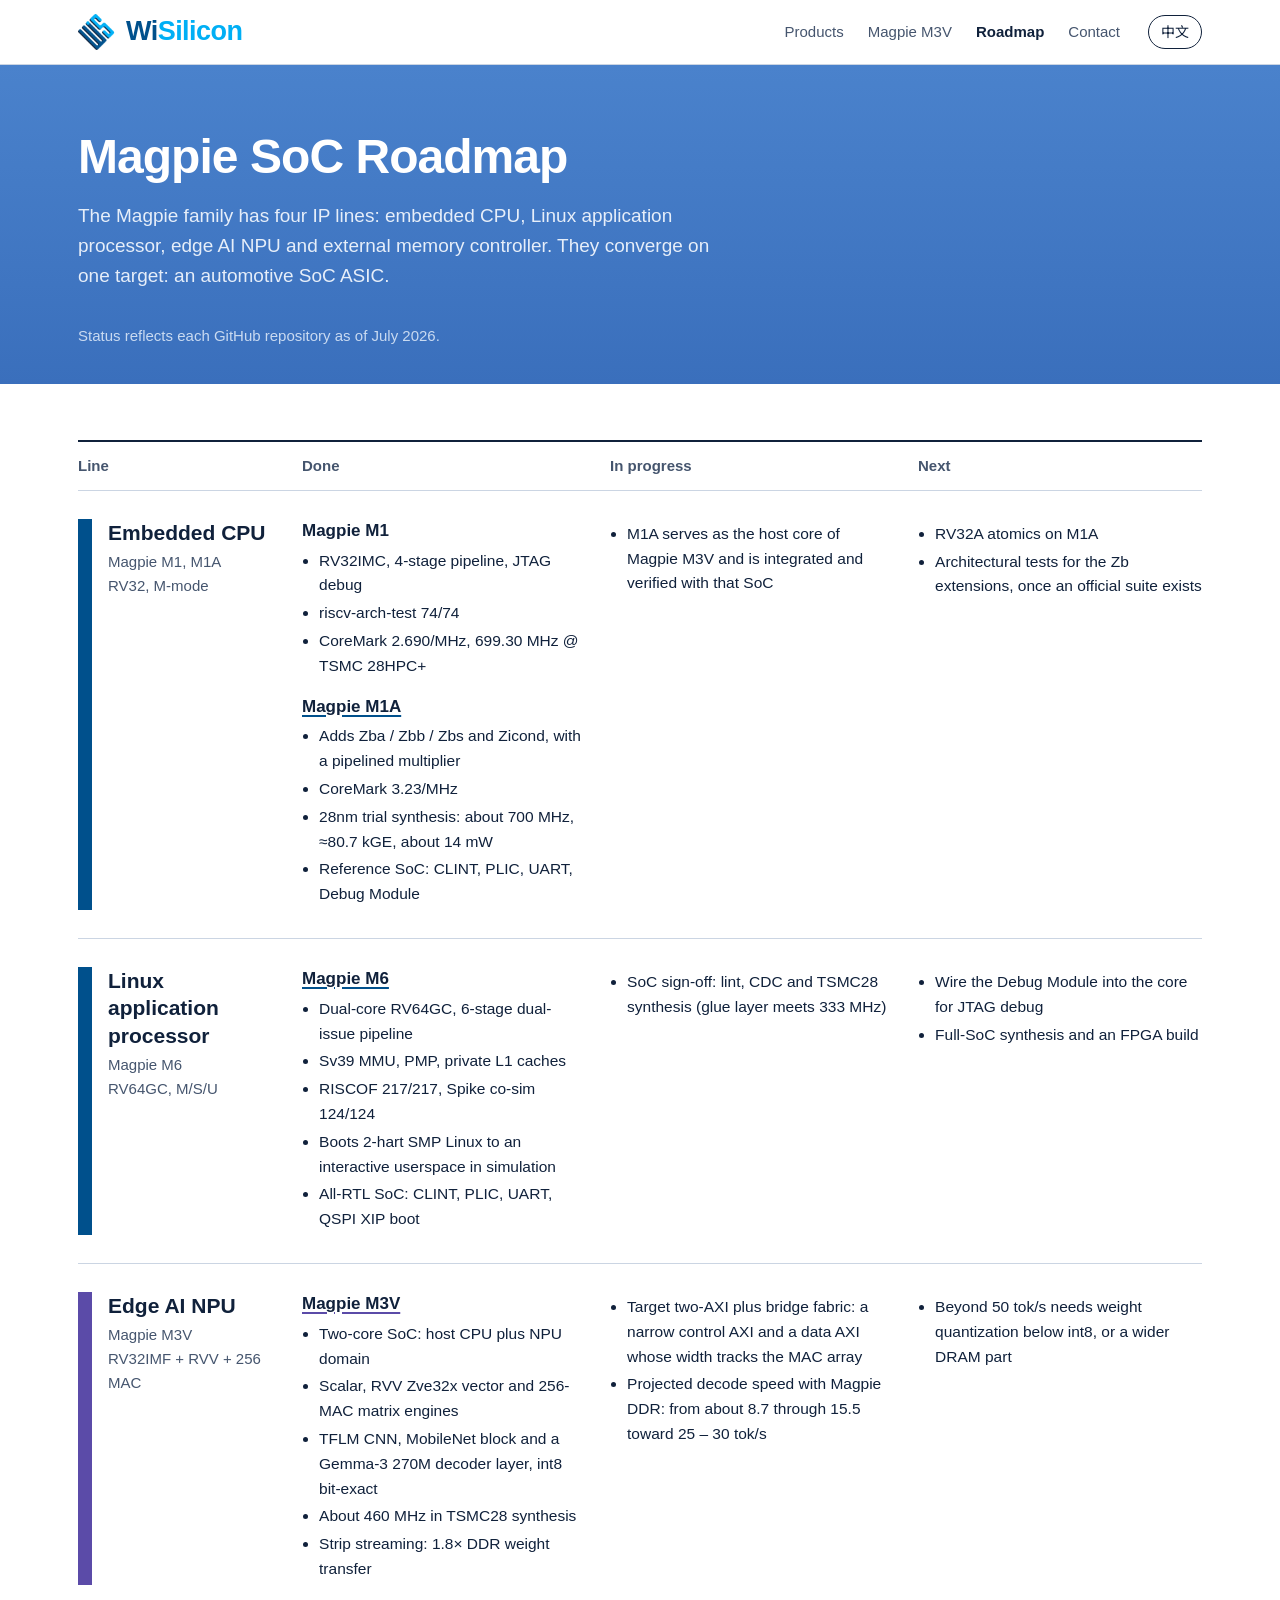
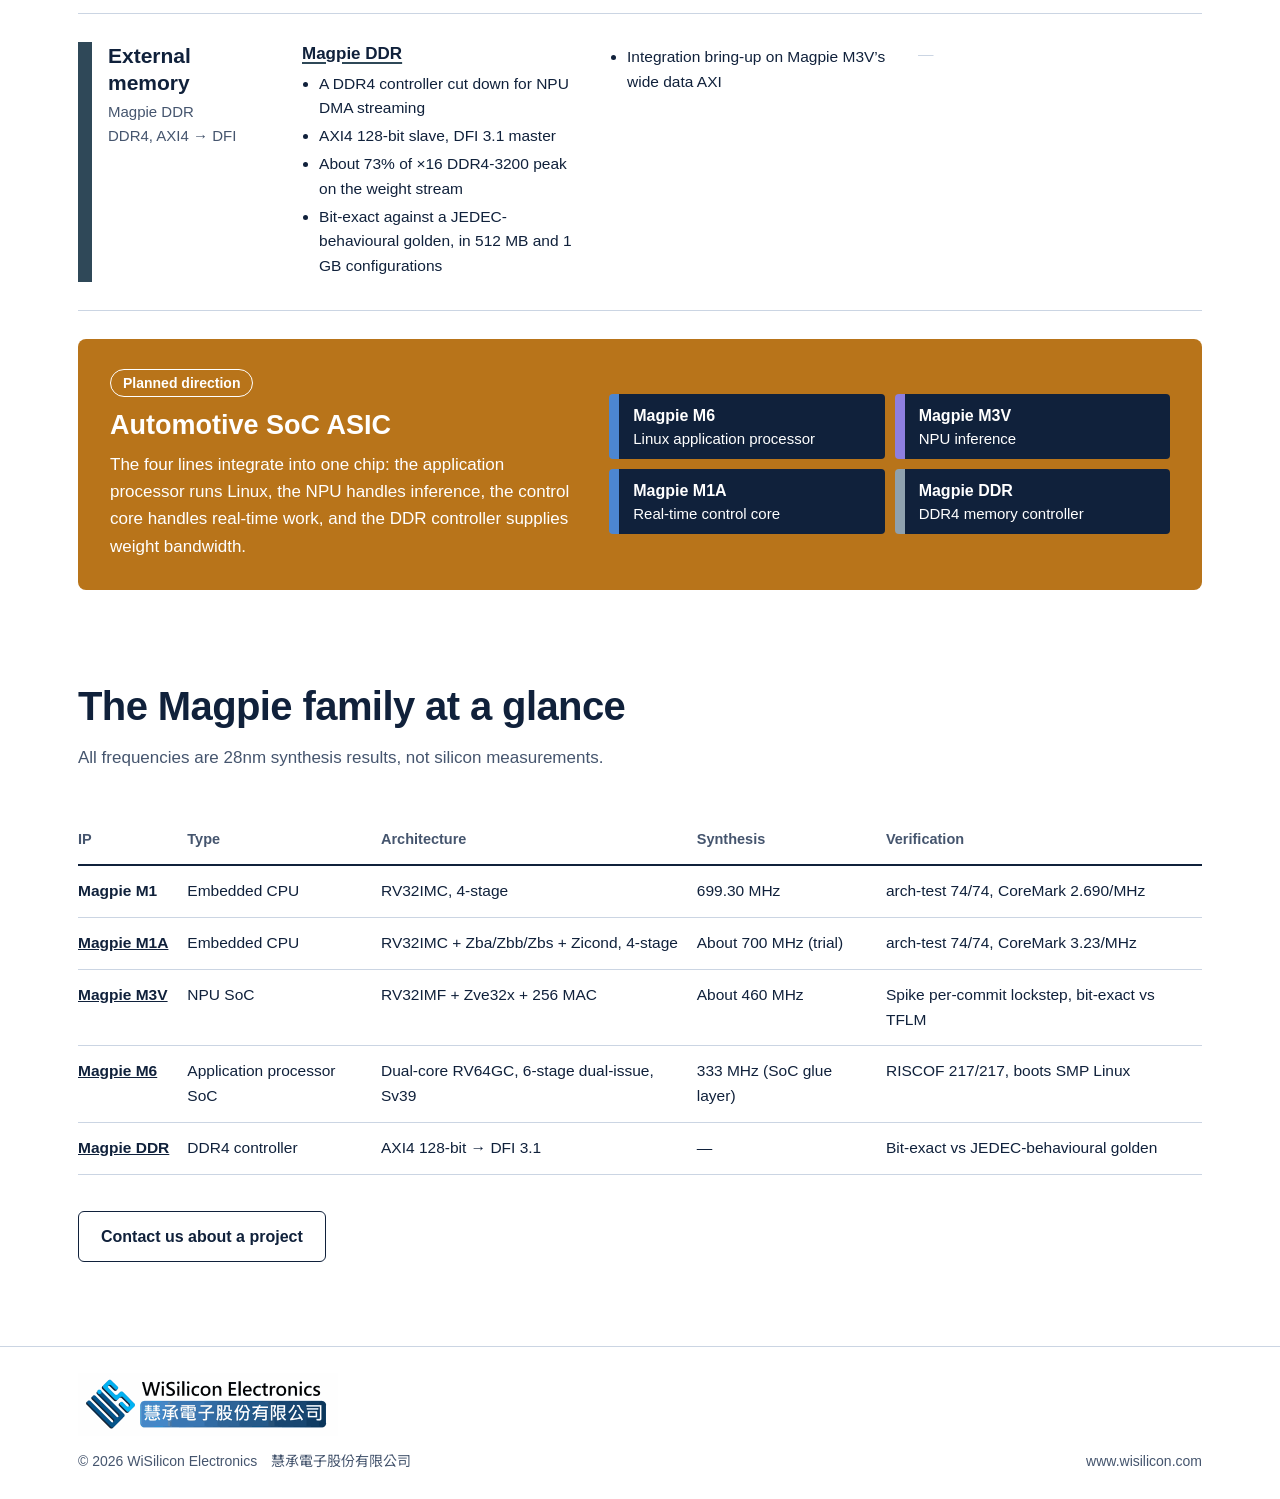
==== roadmap.html @ 9a955252 "Add files via upload" ====
<!DOCTYPE html>
<html lang="zh-Hant" data-lang="zh" data-title-zh="Magpie SoC Roadmap｜WiSilicon Electronics" data-title-en="Magpie SoC Roadmap | WiSilicon Electronics">
<head>
<meta charset="utf-8">
<meta name="viewport" content="width=device-width, initial-scale=1">
<title>Magpie SoC Roadmap｜WiSilicon Electronics</title>
<meta name="description" content="Magpie 系列 IP 的現況與方向：M1 / M1A 嵌入式 CPU、M6 RV64GC 應用處理器、M3V NPU SoC 與 Magpie DDR 記憶體控制器，匯集成車用 SoC ASIC。">
<meta property="og:title" content="Magpie SoC Roadmap">
<meta property="og:description" content="Magpie M1 / M1A / M6 / M3V / DDR: status and direction toward an automotive SoC ASIC.">
<meta property="og:type" content="website">
<meta property="og:url" content="https://www.wisilicon.com/roadmap.html">
<link rel="canonical" href="https://www.wisilicon.com/roadmap.html">
<link rel="preconnect" href="https://fonts.googleapis.com">
<link rel="preconnect" href="https://fonts.gstatic.com" crossorigin>
<link href="https://fonts.googleapis.com/css2?family=Noto+Sans+TC:wght@400;500;700&display=swap" rel="stylesheet">
<link rel="icon" type="image/png" href="favicon.png">
<link rel="stylesheet" href="site.css">
</head>
<body>
<header class="top">
<div class="wrap">
<a class="brand" href="index.html" aria-label="WiSilicon">
<img src="logo-mark.png" alt="" width="40" height="40"><span><span class="wi">Wi</span><span class="si">Silicon</span></span>
</a>
<nav class="nav" aria-label="Primary">
<a href="index.html#offer"><span class="zh">產品與服務</span><span class="en">Products</span></a>
<a href="index.html#m3v">Magpie M3V</a>
<a href="roadmap.html" aria-current="page" style="color:var(--ink);font-weight:650">Roadmap</a>
<a href="index.html#contact"><span class="zh">聯絡</span><span class="en">Contact</span></a>
</nav>
<button class="lang" id="lang" type="button" aria-label="Switch language">English</button>
</div>
</header>
<main>
<div class="pagehead">
<div class="wrap">
<h1>Magpie SoC Roadmap</h1>
<p class="lede">
<span class="zh">Magpie 系列有四條 IP 產品線：嵌入式 CPU、Linux 應用處理器、邊緣 AI NPU 與外部記憶體控制器。它們最後匯集成同一個目標：車用 SoC ASIC。</span>
<span class="en">The Magpie family has four IP lines: embedded CPU, Linux application processor, edge AI NPU and external memory controller. They converge on one target: an automotive SoC ASIC.</span>
</p>
<p class="asof">
<span class="zh">各項狀態依 GitHub 上各 repo 在 2026 年 7 月的內容整理。</span>
<span class="en">Status reflects each GitHub repository as of July 2026.</span>
</p>
</div>
</div>
<section style="padding-top:12px">
<div class="wrap">
<div class="lanes">
<div class="lanehead" aria-hidden="true">
<div><span class="zh">產品線</span><span class="en">Line</span></div>
<div><span class="zh">已完成</span><span class="en">Done</span></div>
<div><span class="zh">進行中</span><span class="en">In progress</span></div>
<div><span class="zh">下一步</span><span class="en">Next</span></div>
</div>
<!-- embedded CPU -->
<div class="lane" style="--c:var(--cpu)">
<div class="who">
<h3><span class="zh">嵌入式 CPU</span><span class="en">Embedded CPU</span></h3>
<p>Magpie M1, M1A<br>RV32, M-mode</p>
</div>
<div class="stage">
<p class="tag"><span class="zh">已完成</span><span class="en">Done</span></p>
<h4>Magpie M1</h4>
<ul>
<li>RV32IMC<span class="zh">，四級管線，JTAG 除錯</span><span class="en">, 4-stage pipeline, JTAG debug</span></li>
<li>riscv-arch-test 74/74</li>
<li>CoreMark 2.690/MHz<span class="zh">，</span><span class="en">, </span>699.30 MHz @ TSMC 28HPC+</li>
</ul>
<h4><a href="https://github.com/WiSilicon-IP/Magpie_M1A">Magpie M1A</a></h4>
<ul>
<li><span class="zh">加入 Zba / Zbb / Zbs 與 Zicond，乘法器改為管線式</span><span class="en">Adds Zba / Zbb / Zbs and Zicond, with a pipelined multiplier</span></li>
<li>CoreMark 3.23/MHz</li>
<li><span class="zh">28nm 試合成約 700 MHz、≈80.7 kGE、約 14 mW</span><span class="en">28nm trial synthesis: about 700 MHz, ≈80.7 kGE, about 14 mW</span></li>
<li><span class="zh">參考 SoC：CLINT、PLIC、UART、Debug Module</span><span class="en">Reference SoC: CLINT, PLIC, UART, Debug Module</span></li>
</ul>
</div>
<div class="stage">
<p class="tag"><span class="zh">進行中</span><span class="en">In progress</span></p>
<ul>
<li><span class="zh">M1A 作為 Magpie M3V 的 host 核心，隨 M3V SoC 一起整合驗證</span><span class="en">M1A serves as the host core of Magpie M3V and is integrated and verified with that SoC</span></li>
</ul>
</div>
<div class="stage">
<p class="tag"><span class="zh">下一步</span><span class="en">Next</span></p>
<ul>
<li><span class="zh">M1A 支援 RV32A 原子指令</span><span class="en">RV32A atomics on M1A</span></li>
<li><span class="zh">Zb 擴充的正式架構測試（待官方測試套件）</span><span class="en">Architectural tests for the Zb extensions, once an official suite exists</span></li>
</ul>
</div>
</div>
<!-- application processor -->
<div class="lane" style="--c:var(--cpu)">
<div class="who">
<h3><span class="zh">Linux 應用處理器</span><span class="en">Linux application processor</span></h3>
<p>Magpie M6<br>RV64GC, M/S/U</p>
</div>
<div class="stage">
<p class="tag"><span class="zh">已完成</span><span class="en">Done</span></p>
<h4><a href="https://github.com/WiSilicon-IP/Magpie_M6">Magpie M6</a></h4>
<ul>
<li><span class="zh">雙核 RV64GC，六級 dual-issue 管線</span><span class="en">Dual-core RV64GC, 6-stage dual-issue pipeline</span></li>
<li><span class="zh">Sv39 MMU、PMP、私有 L1 快取</span><span class="en">Sv39 MMU, PMP, private L1 caches</span></li>
<li>RISCOF 217/217<span class="zh">，Spike 比對 124/124</span><span class="en">, Spike co-sim 124/124</span></li>
<li><span class="zh">在模擬器上開機雙核 SMP Linux 到互動 userspace</span><span class="en">Boots 2-hart SMP Linux to an interactive userspace in simulation</span></li>
<li><span class="zh">全 RTL SoC：CLINT、PLIC、UART、QSPI XIP 開機</span><span class="en">All-RTL SoC: CLINT, PLIC, UART, QSPI XIP boot</span></li>
</ul>
</div>
<div class="stage">
<p class="tag"><span class="zh">進行中</span><span class="en">In progress</span></p>
<ul>
<li><span class="zh">SoC 簽核：lint、CDC 與 TSMC28 合成（glue 層已達 333 MHz）</span><span class="en">SoC sign-off: lint, CDC and TSMC28 synthesis (glue layer meets 333 MHz)</span></li>
</ul>
</div>
<div class="stage">
<p class="tag"><span class="zh">下一步</span><span class="en">Next</span></p>
<ul>
<li><span class="zh">Debug Module 接上核心，支援 JTAG 除錯</span><span class="en">Wire the Debug Module into the core for JTAG debug</span></li>
<li><span class="zh">完整 SoC 的合成與 FPGA 建置</span><span class="en">Full-SoC synthesis and an FPGA build</span></li>
</ul>
</div>
</div>
<!-- NPU -->
<div class="lane" style="--c:var(--npu)">
<div class="who">
<h3><span class="zh">邊緣 AI NPU</span><span class="en">Edge AI NPU</span></h3>
<p>Magpie M3V<br>RV32IMF + RVV + 256 MAC</p>
</div>
<div class="stage">
<p class="tag"><span class="zh">已完成</span><span class="en">Done</span></p>
<h4><a href="https://github.com/WiSilicon-IP/Magpie_M3V">Magpie M3V</a></h4>
<ul>
<li><span class="zh">雙核 SoC：host CPU 加 NPU domain</span><span class="en">Two-core SoC: host CPU plus NPU domain</span></li>
<li><span class="zh">純量、RVV Zve32x 向量、256-MAC 矩陣三引擎</span><span class="en">Scalar, RVV Zve32x vector and 256-MAC matrix engines</span></li>
<li><span class="zh">TFLM CNN、MobileNet block 與 Gemma-3 270M decoder layer，int8 逐位元相同</span><span class="en">TFLM CNN, MobileNet block and a Gemma-3 270M decoder layer, int8 bit-exact</span></li>
<li><span class="zh">TSMC28 合成約 460 MHz</span><span class="en">About 460 MHz in TSMC28 synthesis</span></li>
<li><span class="zh">strip streaming：DDR 權重傳輸 1.8 倍</span><span class="en">Strip streaming: 1.8× DDR weight transfer</span></li>
</ul>
</div>
<div class="stage">
<p class="tag"><span class="zh">進行中</span><span class="en">In progress</span></p>
<ul>
<li><span class="zh">雙 AXI 加 bridge 的目標匯流排：窄的控制 AXI 與寬度隨 MAC 陣列調整的資料 AXI</span><span class="en">Target two-AXI plus bridge fabric: a narrow control AXI and a data AXI whose width tracks the MAC array</span></li>
<li><span class="zh">搭配 Magpie DDR 的解碼速度推估：由約 8.7 經 15.5，朝 25 – 30 tok/s</span><span class="en">Projected decode speed with Magpie DDR: from about 8.7 through 15.5 toward 25 – 30 tok/s</span></li>
</ul>
</div>
<div class="stage">
<p class="tag"><span class="zh">下一步</span><span class="en">Next</span></p>
<ul>
<li><span class="zh">50 tok/s 以上需要低於 int8 的權重量化，或更寬的 DRAM</span><span class="en">Beyond 50 tok/s needs weight quantization below int8, or a wider DRAM part</span></li>
</ul>
</div>
</div>
<!-- DDR -->
<div class="lane" style="--c:#2F4858">
<div class="who">
<h3><span class="zh">外部記憶體</span><span class="en">External memory</span></h3>
<p>Magpie DDR<br>DDR4, AXI4 → DFI</p>
</div>
<div class="stage">
<p class="tag"><span class="zh">已完成</span><span class="en">Done</span></p>
<h4><a href="https://github.com/WiSilicon-IP/Magpie_DDR">Magpie DDR</a></h4>
<ul>
<li><span class="zh">為 NPU DMA 串流設計的 DDR4 控制器</span><span class="en">A DDR4 controller cut down for NPU DMA streaming</span></li>
<li><span class="zh">AXI4 128-bit slave，DFI 3.1 master</span><span class="en">AXI4 128-bit slave, DFI 3.1 master</span></li>
<li><span class="zh">權重串流達 ×16 DDR4-3200 峰值的約 73%</span><span class="en">About 73% of ×16 DDR4-3200 peak on the weight stream</span></li>
<li><span class="zh">對照 JEDEC 行為模型逐位元驗證，512 MB 與 1 GB 兩種設定</span><span class="en">Bit-exact against a JEDEC-behavioural golden, in 512 MB and 1 GB configurations</span></li>
</ul>
</div>
<div class="stage">
<p class="tag"><span class="zh">進行中</span><span class="en">In progress</span></p>
<ul>
<li><span class="zh">與 Magpie M3V 寬資料 AXI 的整合 bring-up</span><span class="en">Integration bring-up on Magpie M3V’s wide data AXI</span></li>
</ul>
</div>
<div class="stage none"><span aria-hidden="true">—</span></div>
</div>
</div>
<div class="goal" id="auto">
<div>
<span class="state"><span class="zh">規劃方向</span><span class="en">Planned direction</span></span>
<h3><span class="zh">車用 SoC ASIC</span><span class="en">Automotive SoC ASIC</span></h3>
<p>
<span class="zh">四條產品線整合成一顆晶片：應用處理器跑 Linux，NPU 負責推論，控制核心處理即時工作，DDR 控制器供應權重頻寬。</span>
<span class="en">The four lines integrate into one chip: the application processor runs Linux, the NPU handles inference, the control core handles real-time work, and the DDR controller supplies weight bandwidth.</span>
</p>
</div>
<ul class="parts">
<li style="--c:#4C86D1"><b>Magpie M6</b><span class="zh">Linux 應用處理器</span><span class="en">Linux application processor</span></li>
<li style="--c:#8E7FE0"><b>Magpie M3V</b><span class="zh">NPU 推論</span><span class="en">NPU inference</span></li>
<li style="--c:#4C86D1"><b>Magpie M1A</b><span class="zh">即時控制核心</span><span class="en">Real-time control core</span></li>
<li style="--c:#8FA1AE"><b>Magpie DDR</b><span class="zh">DDR4 記憶體控制器</span><span class="en">DDR4 memory controller</span></li>
</ul>
</div>
</div>
</section>
<section style="padding-top:8px">
<div class="wrap">
<h2><span class="zh">Magpie 系列一覽</span><span class="en">The Magpie family at a glance</span></h2>
<p class="sub">
<span class="zh">頻率皆為 28nm 合成結果，不是矽晶實測。</span>
<span class="en">All frequencies are 28nm synthesis results, not silicon measurements.</span>
</p>
<div class="tablewrap">
<table class="family">
<thead><tr>
<th>IP</th>
<th><span class="zh">類型</span><span class="en">Type</span></th>
<th><span class="zh">架構</span><span class="en">Architecture</span></th>
<th><span class="zh">合成頻率</span><span class="en">Synthesis</span></th>
<th><span class="zh">驗證</span><span class="en">Verification</span></th>
</tr></thead>
<tbody>
<tr><th>Magpie M1</th>
<td><span class="zh">嵌入式 CPU</span><span class="en">Embedded CPU</span></td>
<td>RV32IMC<span class="zh">，四級</span><span class="en">, 4-stage</span></td>
<td>699.30 MHz</td>
<td>arch-test 74/74<span class="zh">，</span><span class="en">, </span>CoreMark 2.690/MHz</td></tr>
<tr><th><a href="https://github.com/WiSilicon-IP/Magpie_M1A">Magpie M1A</a></th>
<td><span class="zh">嵌入式 CPU</span><span class="en">Embedded CPU</span></td>
<td>RV32IMC + Zba/Zbb/Zbs + Zicond<span class="zh">，四級</span><span class="en">, 4-stage</span></td>
<td><span class="zh">約 700 MHz（試合成）</span><span class="en">About 700 MHz (trial)</span></td>
<td>arch-test 74/74<span class="zh">，</span><span class="en">, </span>CoreMark 3.23/MHz</td></tr>
<tr><th><a href="https://github.com/WiSilicon-IP/Magpie_M3V">Magpie M3V</a></th>
<td><span class="zh">NPU SoC</span><span class="en">NPU SoC</span></td>
<td>RV32IMF + Zve32x + 256 MAC</td>
<td><span class="zh">約 460 MHz</span><span class="en">About 460 MHz</span></td>
<td><span class="zh">Spike 逐 commit 比對，TFLM 逐位元相同</span><span class="en">Spike per-commit lockstep, bit-exact vs TFLM</span></td></tr>
<tr><th><a href="https://github.com/WiSilicon-IP/Magpie_M6">Magpie M6</a></th>
<td><span class="zh">應用處理器 SoC</span><span class="en">Application processor SoC</span></td>
<td><span class="zh">雙核 RV64GC，六級 dual-issue，Sv39</span><span class="en">Dual-core RV64GC, 6-stage dual-issue, Sv39</span></td>
<td><span class="zh">333 MHz（SoC glue 層）</span><span class="en">333 MHz (SoC glue layer)</span></td>
<td>RISCOF 217/217<span class="zh">，開機 SMP Linux</span><span class="en">, boots SMP Linux</span></td></tr>
<tr><th><a href="https://github.com/WiSilicon-IP/Magpie_DDR">Magpie DDR</a></th>
<td><span class="zh">DDR4 控制器</span><span class="en">DDR4 controller</span></td>
<td>AXI4 128-bit → DFI 3.1</td>
<td>—</td>
<td><span class="zh">對照 JEDEC 行為模型逐位元相同</span><span class="en">Bit-exact vs JEDEC-behavioural golden</span></td></tr>
</tbody>
</table>
</div>
<p class="more"><a class="btn" href="index.html#contact"><span class="zh">聯絡我們討論專案</span><span class="en">Contact us about a project</span></a></p>
</div>
</section>
</main>
<footer>
<div class="wrap" style="margin-bottom:14px"><img src="logo-full.png" alt="WiSilicon Electronics 慧承電子股份有限公司" width="260" height="61" style="height:auto;max-width:100%"></div>
<div class="wrap"><span>© <span id="yr">2026</span> WiSilicon Electronics　慧承電子股份有限公司</span><span>www.wisilicon.com</span></div>
</footer>
<script src="site.js"></script>
</body>
</html>
---- site.css ----
:root{
--paper:#FFFFFF;
--sheet:#F3F6FB;
--ink:#10213B;
--brand:#447CC7;
--cyan:#00AFF5;
--ink-2:#45556E;
--line:#CBD5E3;
--cpu:#00508C;
--rvv:#0A86C2;
--npu:#5B4BA8;
--auto:#B8741A;
--latin:"Helvetica Neue",Helvetica,Arial,"Noto Sans TC","Noto Sans CJK TC","PingFang TC","Microsoft JhengHei",sans-serif;
--body:"Segoe UI","Helvetica Neue",Helvetica,Arial,"Noto Sans TC","Noto Sans CJK TC","PingFang TC","Microsoft JhengHei",sans-serif;
--wrap:1180px;
}
*{box-sizing:border-box}
html{scroll-behavior:smooth}
body{margin:0;background:var(--paper);color:var(--ink);font-family:var(--body);font-size:17px;line-height:1.7;-webkit-font-smoothing:antialiased}
html[data-lang="zh"] .en,html[data-lang="en"] .zh{display:none}
html[data-lang="en"] body{line-height:1.6}
a{color:inherit}
a:focus-visible,button:focus-visible{outline:3px solid var(--cyan);outline-offset:3px}
.wrap{max-width:var(--wrap);margin:0 auto;padding:0 28px}
.top{position:sticky;top:0;z-index:10;background:rgba(255,255,255,.94);backdrop-filter:blur(8px);border-bottom:1px solid var(--line)}
.top .wrap{display:flex;align-items:center;gap:28px;height:64px}
.brand{display:flex;align-items:center;gap:10px;text-decoration:none;font-family:var(--latin);font-weight:700;font-size:20px;letter-spacing:-.01em}
.brand img{width:40px;height:40px;display:block}
.brand{font-size:27px;letter-spacing:-.02em;gap:8px}
.brand .wi{color:var(--cpu)}
.brand .si{color:var(--cyan)}
.nav{display:flex;gap:24px;margin-left:auto;font-size:15px}
.nav a{text-decoration:none;color:var(--ink-2)}
.nav a:hover{color:var(--ink)}
.lang{font:inherit;font-size:14px;border:1px solid var(--ink);background:none;color:var(--ink);padding:5px 12px;border-radius:999px;cursor:pointer}
.lang:hover{background:var(--ink);color:#fff}
.hero .wrap{display:grid;grid-template-columns:minmax(0,1fr) minmax(0,540px);gap:56px;align-items:center;padding-top:72px;padding-bottom:88px}
h1{font-family:var(--latin);font-weight:700;font-size:clamp(32px,3.9vw,48px);line-height:1.16;letter-spacing:-.02em;margin:0 0 24px}
html[data-lang="zh"] h1{font-weight:700;line-height:1.3;letter-spacing:0;font-size:clamp(30px,3.7vw,46px)}
h1 .nb{white-space:nowrap}
@media (max-width:520px){h1 .nb{white-space:normal}}
.lede{font-size:19px;color:var(--ink-2);max-width:34em;margin:0 0 32px}
.actions{display:flex;flex-wrap:wrap;gap:12px}
.btn{display:inline-block;text-decoration:none;font-weight:600;font-size:16px;padding:12px 22px;border-radius:6px;border:1.5px solid var(--ink)}
.btn.solid{background:var(--cpu);border-color:var(--cpu);color:#fff}
.btn.solid:hover{background:var(--ink);border-color:var(--ink)}
.btn:not(.solid):hover{background:var(--ink);color:#fff}
.die{width:100%;height:auto;display:block}
.die text{font-family:var(--latin);fill:#fff}
.die .blk{cursor:pointer}
.die .blk rect.face{transition:filter .15s}
.die .blk:hover rect.face,.die .blk:focus-visible rect.face{filter:brightness(1.18)}
.die .blk:focus-visible{outline:none}
.die .blk:focus-visible rect.face{stroke:#fff;stroke-width:3}
.die .mac{fill:#fff;opacity:.28}
.die.run .mac{animation:mac 1.1s ease-out both}
@keyframes mac{0%{opacity:.1}45%{opacity:1}100%{opacity:.34}}
.cap{font-size:14px;color:var(--ink-2);margin:12px 0 0}
section{padding:84px 0}
h2{font-family:var(--latin);font-weight:700;font-size:clamp(28px,3.2vw,40px);line-height:1.2;letter-spacing:-.015em;margin:0 0 14px}
html[data-lang="zh"] h2{font-weight:700;letter-spacing:0}
.sub{color:var(--ink-2);max-width:40em;margin:0 0 44px}
.offer{border-top:2px solid var(--ink)}
.row{display:grid;grid-template-columns:14px minmax(0,290px) minmax(0,1fr) minmax(0,300px);gap:28px;padding:34px 0;border-bottom:1px solid var(--line);scroll-margin-top:80px}
.row .key{width:14px;border-radius:2px}
.row h3{font-family:var(--latin);font-weight:700;font-size:25px;line-height:1.25;margin:0 0 4px}
.row .kind{font-size:15px;color:var(--ink-2);margin:0}
.row p{margin:0}
.row ul{margin:0;padding:0;list-style:none;font-size:15px}
.row li{padding:6px 0;border-bottom:1px dashed var(--line);font-variant-numeric:tabular-nums}
.row li:last-child{border-bottom:0}
.row li b{font-weight:600}
.ref{background:var(--ink);color:#E9EEF1}
.ref h2{color:#fff}
.ref .sub{color:#A9B8C4}
.refgrid{display:grid;grid-template-columns:minmax(0,1fr) minmax(0,460px);gap:48px;align-items:start}
.ref figure{margin:0;background:#FAF6EA;border-radius:8px;padding:10px}
.ref figure img{display:block;width:100%;height:auto}
.ref figcaption{font-size:14px;color:#44576A;padding:8px 6px 2px}
.engines{width:100%;border-collapse:collapse;font-size:15px;margin:0 0 36px}
.engines th,.engines td{text-align:left;vertical-align:top;padding:12px 14px 12px 0;border-bottom:1px solid #2B3D4D}
.engines th{font-weight:600;color:#A9B8C4;font-size:14px}
.engines td:first-child{font-weight:600;color:#fff;white-space:nowrap}
.dot{display:inline-block;width:10px;height:10px;border-radius:2px;margin-right:8px}
.facts{margin:0;display:grid;grid-template-columns:1fr 1fr;gap:26px 32px}
.facts dt{font-family:var(--latin);font-weight:700;font-size:30px;line-height:1.1;color:#fff;font-variant-numeric:tabular-nums}
.facts dd{margin:6px 0 0;font-size:15px;color:#A9B8C4}
.ref .btn{border-color:#fff;color:#fff;margin-top:36px}
.ref .btn:hover{background:#fff;color:var(--ink)}
.method{display:grid;grid-template-columns:repeat(3,minmax(0,1fr));gap:40px}
.method h3{font-size:20px;font-weight:700;margin:0 0 8px;line-height:1.35}
.method p{margin:0;color:var(--ink-2);font-size:16px}
.method div{border-top:2px solid var(--ink);padding-top:18px}
.contact{background:var(--sheet);border-top:1px solid var(--line)}
.contact .wrap{display:flex;flex-wrap:wrap;gap:24px 48px;align-items:center;justify-content:space-between}
.contact h2{margin:0 0 8px}
.contact p{margin:0;color:var(--ink-2);max-width:34em}
footer{padding:26px 0;font-size:14px;color:var(--ink-2);border-top:1px solid var(--line);background:var(--sheet)}
@media (max-width:980px){
.hero .wrap{grid-template-columns:1fr;padding-top:48px;padding-bottom:56px;gap:40px}
.row{grid-template-columns:14px minmax(0,1fr);gap:14px 20px}
.row .key{grid-row:1 / span 3}
.refgrid{grid-template-columns:1fr}
.method{grid-template-columns:1fr;gap:28px}
section{padding:60px 0}
}
@media (max-width:640px){
.nav a{display:none}
.wrap{padding:0 20px}
.facts{grid-template-columns:1fr}
.engines td:first-child{white-space:normal}
}
@media (prefers-reduced-motion:reduce){
html{scroll-behavior:auto}
.die.run .mac{animation:none;opacity:.5}
}
.pagehead{padding:64px 0 36px}
.pagehead h1{margin-bottom:16px}
.asof{font-size:15px;color:var(--ink-2);margin:0}
.lanes{border-top:2px solid var(--ink)}
.lanehead,.lane{display:grid;grid-template-columns:200px repeat(3,minmax(0,1fr));gap:0 24px}
.lanehead{padding:12px 0;font-size:15px;font-weight:600;color:var(--ink-2);border-bottom:1px solid var(--line)}
.lane{padding:28px 0;border-bottom:1px solid var(--line)}
.lane .who{border-left:14px solid var(--c);padding-left:16px}
.lane .who h3{font-family:var(--latin);font-size:21px;font-weight:700;line-height:1.3;margin:0 0 4px}
.lane .who p{margin:0;font-size:15px;color:var(--ink-2)}
.stage{font-size:15.5px}
.stage h4{font-size:17px;font-weight:700;margin:0 0 6px;line-height:1.4}
.stage h4 a{text-decoration-color:var(--c);text-decoration-thickness:2px;text-underline-offset:3px}
.stage ul{margin:0 0 16px;padding-left:1.1em}
.stage ul:last-child{margin-bottom:0}
.stage li{margin:3px 0}
.stage .tag{display:none;font-size:13.5px;font-weight:600;color:var(--ink-2);margin:0 0 6px}
.stage.none{color:var(--line)}
.goal{margin-top:28px;background:var(--auto);color:#fff;border-radius:8px;padding:30px 32px;display:grid;grid-template-columns:minmax(0,1fr) minmax(0,1.2fr);gap:32px;align-items:center}
.goal h3{font-family:var(--latin);font-size:27px;font-weight:700;line-height:1.25;margin:0 0 8px}
.goal p{margin:0}
.goal .state{display:inline-block;font-size:14px;font-weight:600;border:1.5px solid #fff;border-radius:999px;padding:2px 12px;margin-bottom:12px}
.parts{display:grid;grid-template-columns:1fr 1fr;gap:10px;margin:0;padding:0;list-style:none}
.parts li{background:var(--ink);border-left:10px solid var(--c);border-radius:4px;padding:10px 14px;font-size:15px;line-height:1.45}
.parts b{display:block;font-size:16px}
.tablewrap{overflow-x:auto}
.family{width:100%;border-collapse:collapse;font-size:15.5px;min-width:760px}
.family th,.family td{text-align:left;vertical-align:top;padding:13px 18px 13px 0;border-bottom:1px solid var(--line)}
.family thead th{font-size:14.5px;color:var(--ink-2);font-weight:600;border-bottom:2px solid var(--ink)}
.family tbody th{font-weight:700;white-space:nowrap}
.family td{font-variant-numeric:tabular-nums}
.more{margin:36px 0 0}
@media (max-width:980px){
.lanehead{display:none}
.lane{grid-template-columns:1fr;gap:18px}
.stage .tag{display:block}
.stage.none{display:none}
.goal{grid-template-columns:1fr}
}
@media (max-width:640px){.parts{grid-template-columns:1fr}.goal{padding:24px 20px}}
.hero,.pagehead{background:linear-gradient(180deg,#4A82CC 0%,#3A6FBC 100%);color:#fff}
.hero .lede,.pagehead .lede{color:#E6EEF9}
.pagehead .asof{color:#C9DAF1}
.hero .cap{color:#D5E2F5}
.hero .btn{border-color:#fff;color:#fff}
.hero .btn:not(.solid):hover{background:#fff;color:var(--cpu)}
.hero .btn.solid{background:#fff;border-color:#fff;color:var(--cpu)}
.hero .btn.solid:hover{background:var(--ink);border-color:var(--ink);color:#fff}
.hero a:focus-visible{outline-color:#fff}
#offer{padding-top:72px !important}
.pagehead{margin-bottom:44px}
.ref,.parts li{background:var(--ink)}
footer .wrap{display:flex;flex-wrap:wrap;gap:6px 24px;justify-content:space-between}
footer{background:#fff}
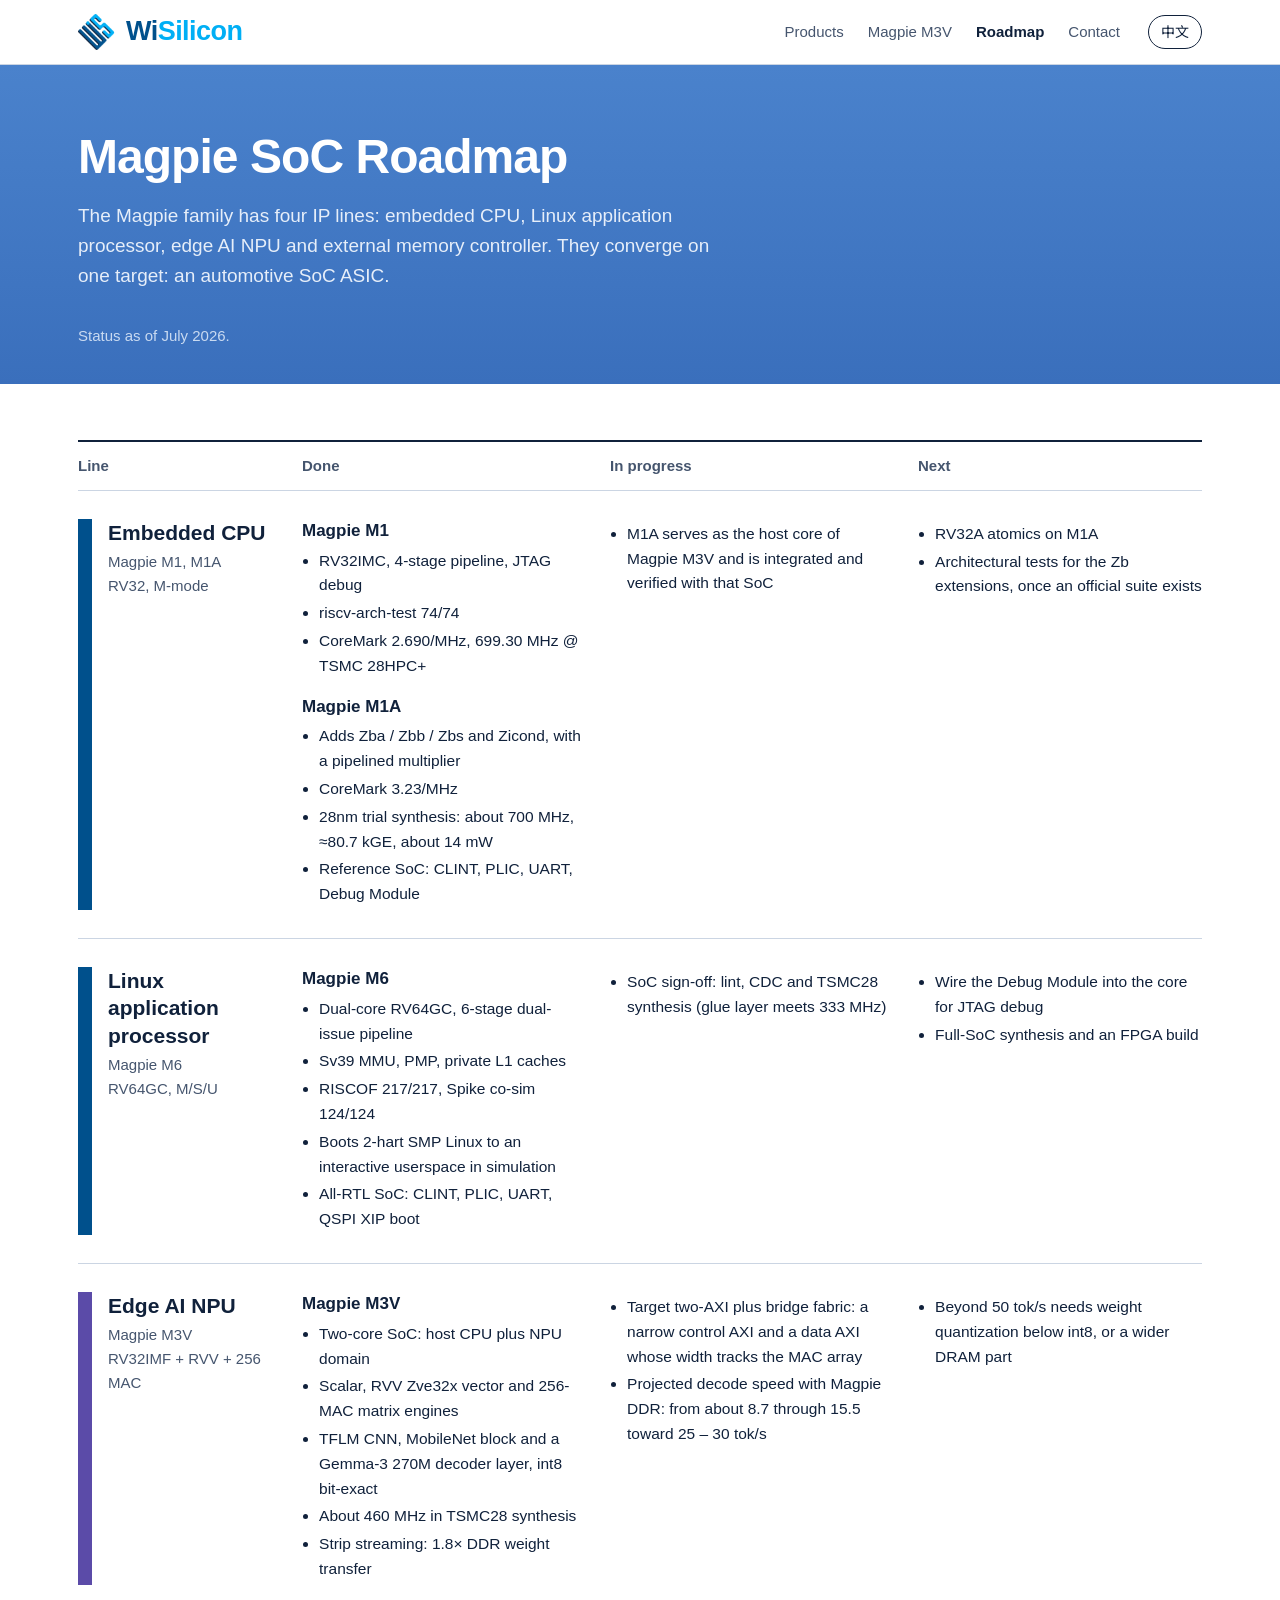
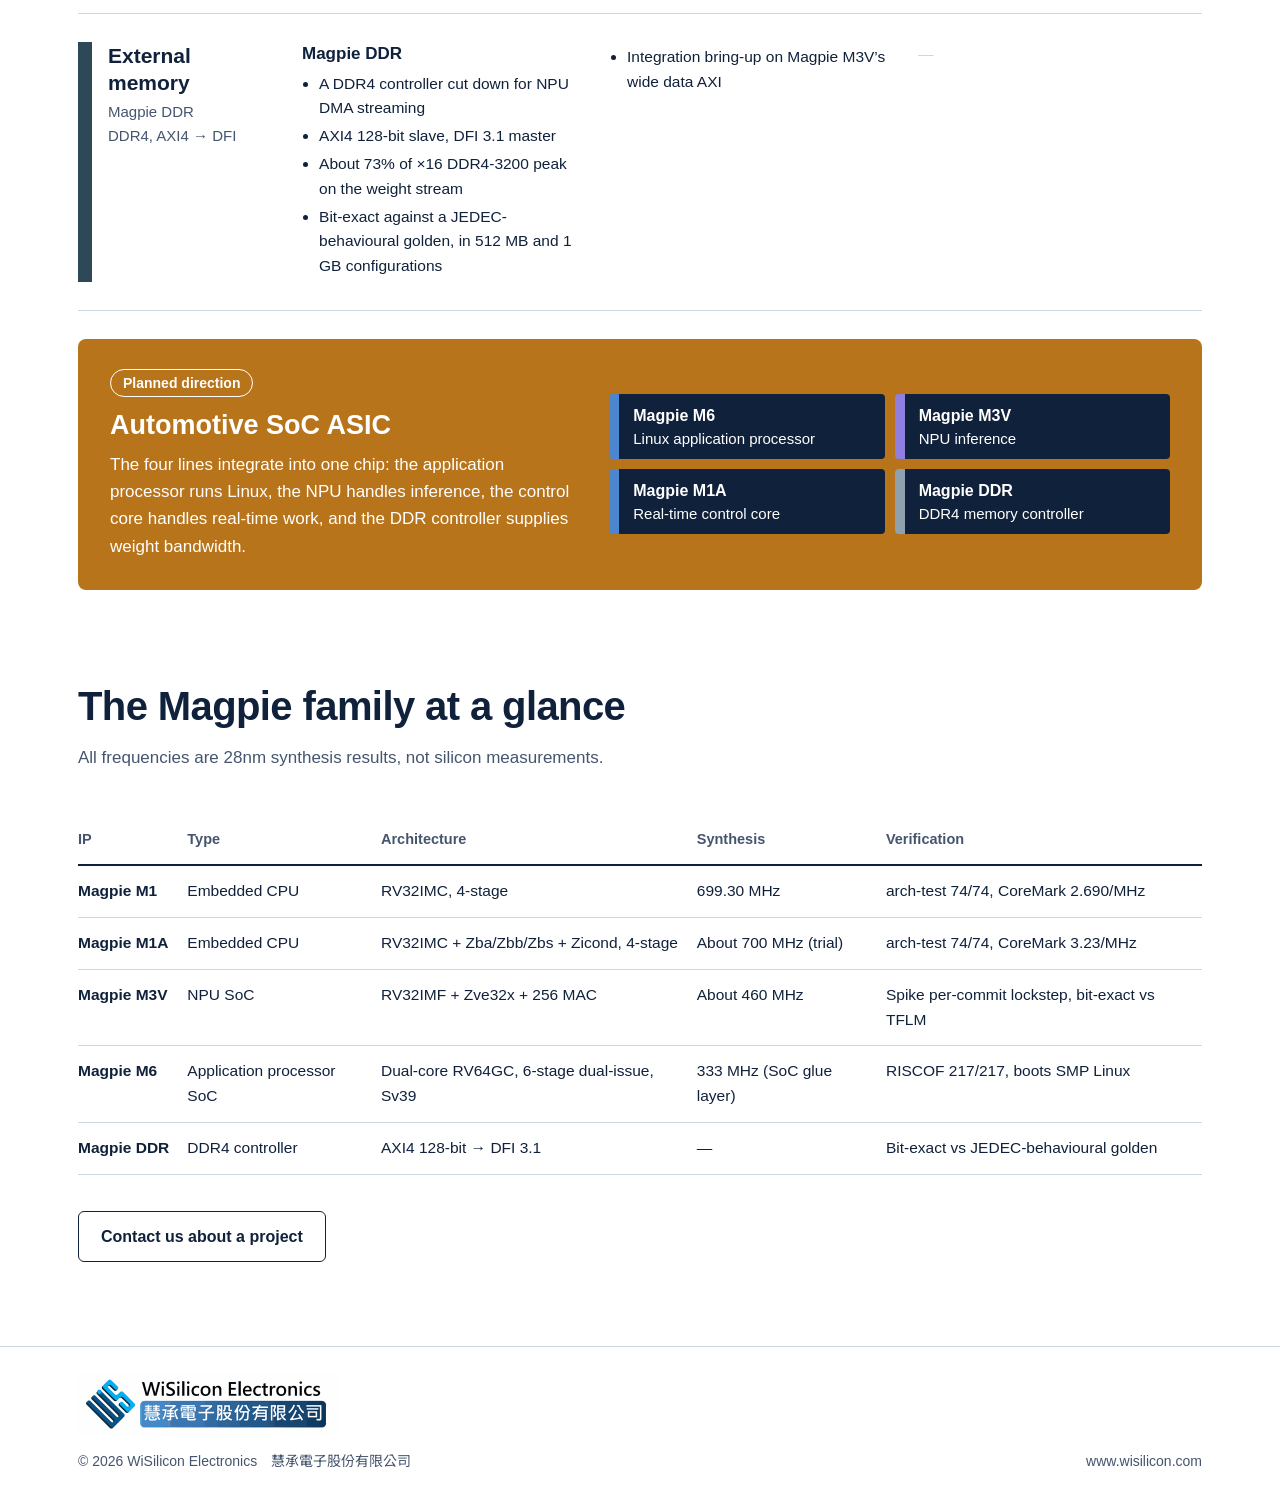
==== commit c2af8046: "Remove all GitHub links" ====
--- a/roadmap.html
+++ b/roadmap.html
@@ -40,8 +40,8 @@
 <span class="en">The Magpie family has four IP lines: embedded CPU, Linux application processor, edge AI NPU and external memory controller. They converge on one target: an automotive SoC ASIC.</span>
 </p>
 <p class="asof">
-<span class="zh">各項狀態依 GitHub 上各 repo 在 2026 年 7 月的內容整理。</span>
-<span class="en">Status reflects each GitHub repository as of July 2026.</span>
+<span class="zh">各項狀態為 2026 年 7 月的進度。</span>
+<span class="en">Status as of July 2026.</span>
 </p>
 </div>
 </div>
@@ -68,7 +68,7 @@
 <li>riscv-arch-test 74/74</li>
 <li>CoreMark 2.690/MHz<span class="zh">，</span><span class="en">, </span>699.30 MHz @ TSMC 28HPC+</li>
 </ul>
-<h4><a href="https://github.com/WiSilicon-IP/Magpie_M1A">Magpie M1A</a></h4>
+<h4>Magpie M1A</h4>
 <ul>
 <li><span class="zh">加入 Zba / Zbb / Zbs 與 Zicond，乘法器改為管線式</span><span class="en">Adds Zba / Zbb / Zbs and Zicond, with a pipelined multiplier</span></li>
 <li>CoreMark 3.23/MHz</li>
@@ -98,7 +98,7 @@
 </div>
 <div class="stage">
 <p class="tag"><span class="zh">已完成</span><span class="en">Done</span></p>
-<h4><a href="https://github.com/WiSilicon-IP/Magpie_M6">Magpie M6</a></h4>
+<h4>Magpie M6</h4>
 <ul>
 <li><span class="zh">雙核 RV64GC，六級 dual-issue 管線</span><span class="en">Dual-core RV64GC, 6-stage dual-issue pipeline</span></li>
 <li><span class="zh">Sv39 MMU、PMP、私有 L1 快取</span><span class="en">Sv39 MMU, PMP, private L1 caches</span></li>
@@ -129,7 +129,7 @@
 </div>
 <div class="stage">
 <p class="tag"><span class="zh">已完成</span><span class="en">Done</span></p>
-<h4><a href="https://github.com/WiSilicon-IP/Magpie_M3V">Magpie M3V</a></h4>
+<h4>Magpie M3V</h4>
 <ul>
 <li><span class="zh">雙核 SoC：host CPU 加 NPU domain</span><span class="en">Two-core SoC: host CPU plus NPU domain</span></li>
 <li><span class="zh">純量、RVV Zve32x 向量、256-MAC 矩陣三引擎</span><span class="en">Scalar, RVV Zve32x vector and 256-MAC matrix engines</span></li>
@@ -160,7 +160,7 @@
 </div>
 <div class="stage">
 <p class="tag"><span class="zh">已完成</span><span class="en">Done</span></p>
-<h4><a href="https://github.com/WiSilicon-IP/Magpie_DDR">Magpie DDR</a></h4>
+<h4>Magpie DDR</h4>
 <ul>
 <li><span class="zh">為 NPU DMA 串流設計的 DDR4 控制器</span><span class="en">A DDR4 controller cut down for NPU DMA streaming</span></li>
 <li><span class="zh">AXI4 128-bit slave，DFI 3.1 master</span><span class="en">AXI4 128-bit slave, DFI 3.1 master</span></li>
@@ -217,22 +217,22 @@
 <td>RV32IMC<span class="zh">，四級</span><span class="en">, 4-stage</span></td>
 <td>699.30 MHz</td>
 <td>arch-test 74/74<span class="zh">，</span><span class="en">, </span>CoreMark 2.690/MHz</td></tr>
-<tr><th><a href="https://github.com/WiSilicon-IP/Magpie_M1A">Magpie M1A</a></th>
+<tr><th>Magpie M1A</th>
 <td><span class="zh">嵌入式 CPU</span><span class="en">Embedded CPU</span></td>
 <td>RV32IMC + Zba/Zbb/Zbs + Zicond<span class="zh">，四級</span><span class="en">, 4-stage</span></td>
 <td><span class="zh">約 700 MHz（試合成）</span><span class="en">About 700 MHz (trial)</span></td>
 <td>arch-test 74/74<span class="zh">，</span><span class="en">, </span>CoreMark 3.23/MHz</td></tr>
-<tr><th><a href="https://github.com/WiSilicon-IP/Magpie_M3V">Magpie M3V</a></th>
+<tr><th>Magpie M3V</th>
 <td><span class="zh">NPU SoC</span><span class="en">NPU SoC</span></td>
 <td>RV32IMF + Zve32x + 256 MAC</td>
 <td><span class="zh">約 460 MHz</span><span class="en">About 460 MHz</span></td>
 <td><span class="zh">Spike 逐 commit 比對，TFLM 逐位元相同</span><span class="en">Spike per-commit lockstep, bit-exact vs TFLM</span></td></tr>
-<tr><th><a href="https://github.com/WiSilicon-IP/Magpie_M6">Magpie M6</a></th>
+<tr><th>Magpie M6</th>
 <td><span class="zh">應用處理器 SoC</span><span class="en">Application processor SoC</span></td>
 <td><span class="zh">雙核 RV64GC，六級 dual-issue，Sv39</span><span class="en">Dual-core RV64GC, 6-stage dual-issue, Sv39</span></td>
 <td><span class="zh">333 MHz（SoC glue 層）</span><span class="en">333 MHz (SoC glue layer)</span></td>
 <td>RISCOF 217/217<span class="zh">，開機 SMP Linux</span><span class="en">, boots SMP Linux</span></td></tr>
-<tr><th><a href="https://github.com/WiSilicon-IP/Magpie_DDR">Magpie DDR</a></th>
+<tr><th>Magpie DDR</th>
 <td><span class="zh">DDR4 控制器</span><span class="en">DDR4 controller</span></td>
 <td>AXI4 128-bit → DFI 3.1</td>
 <td>—</td>
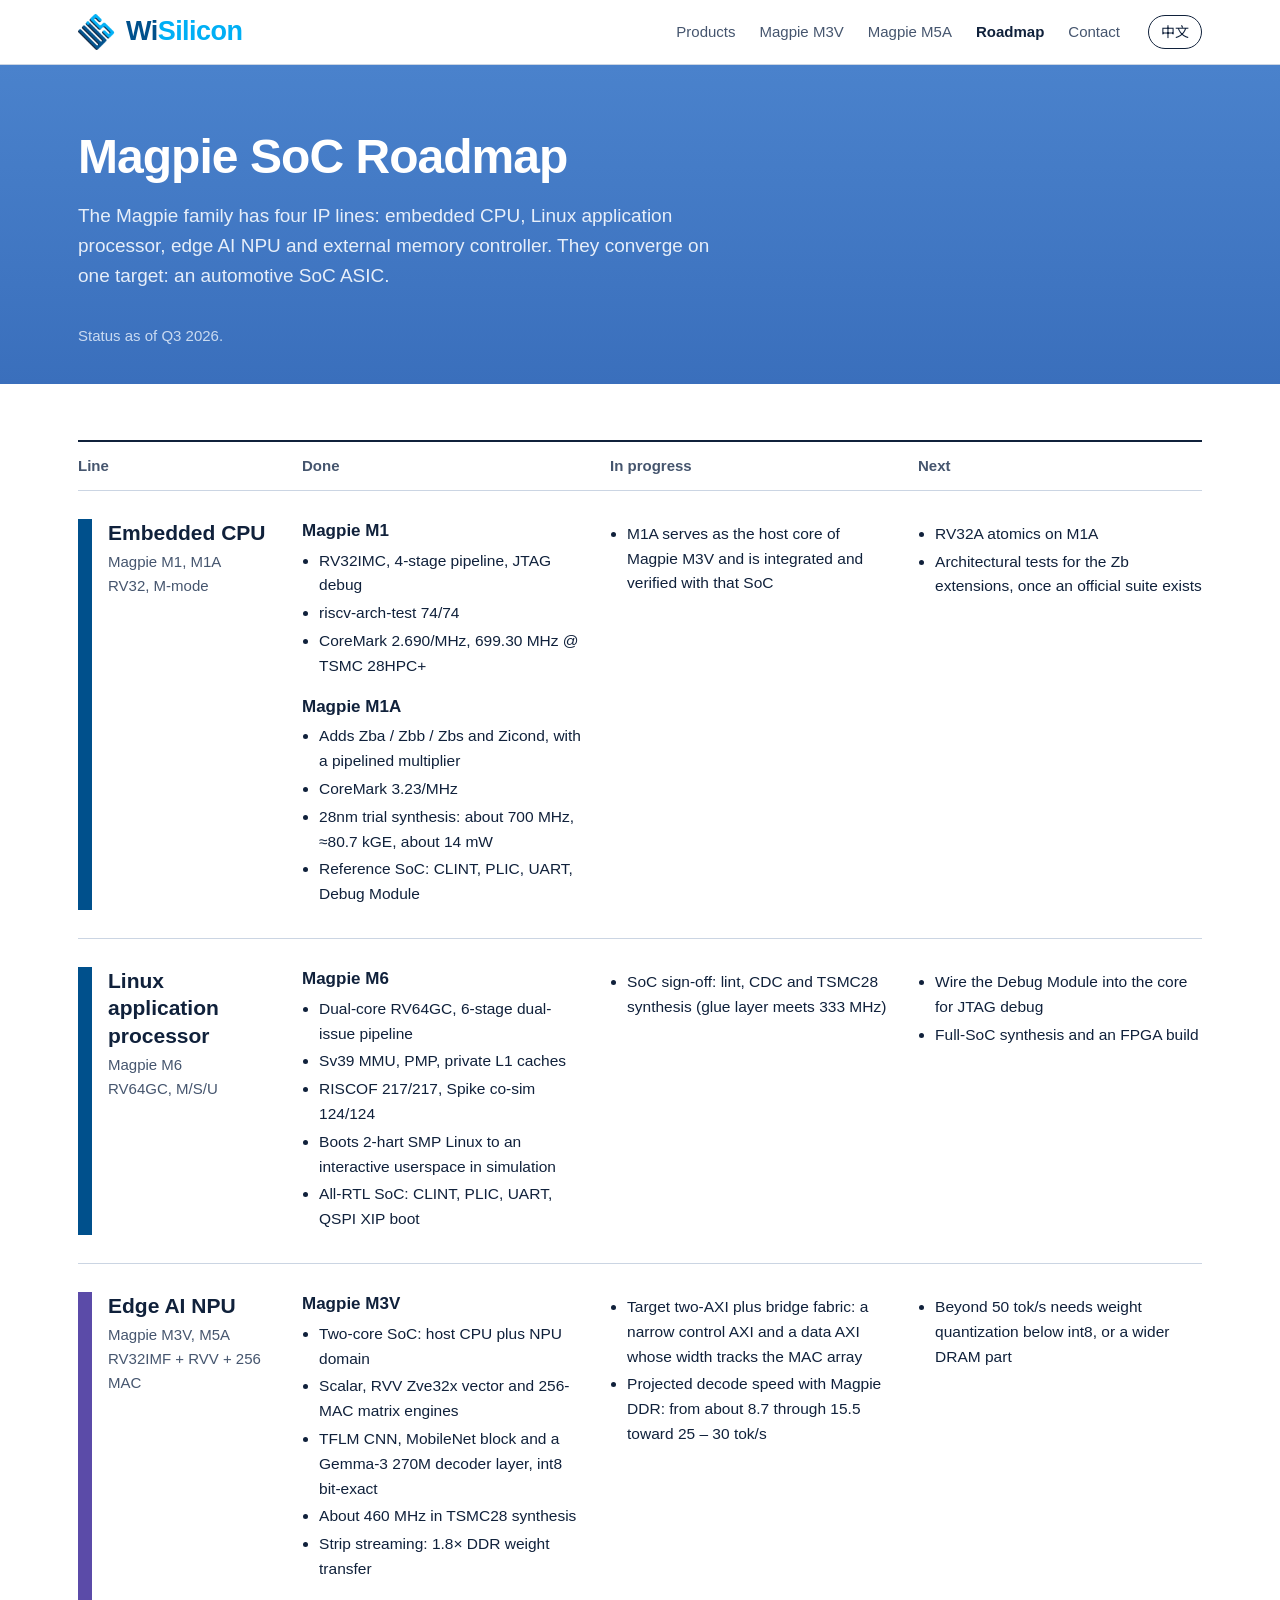
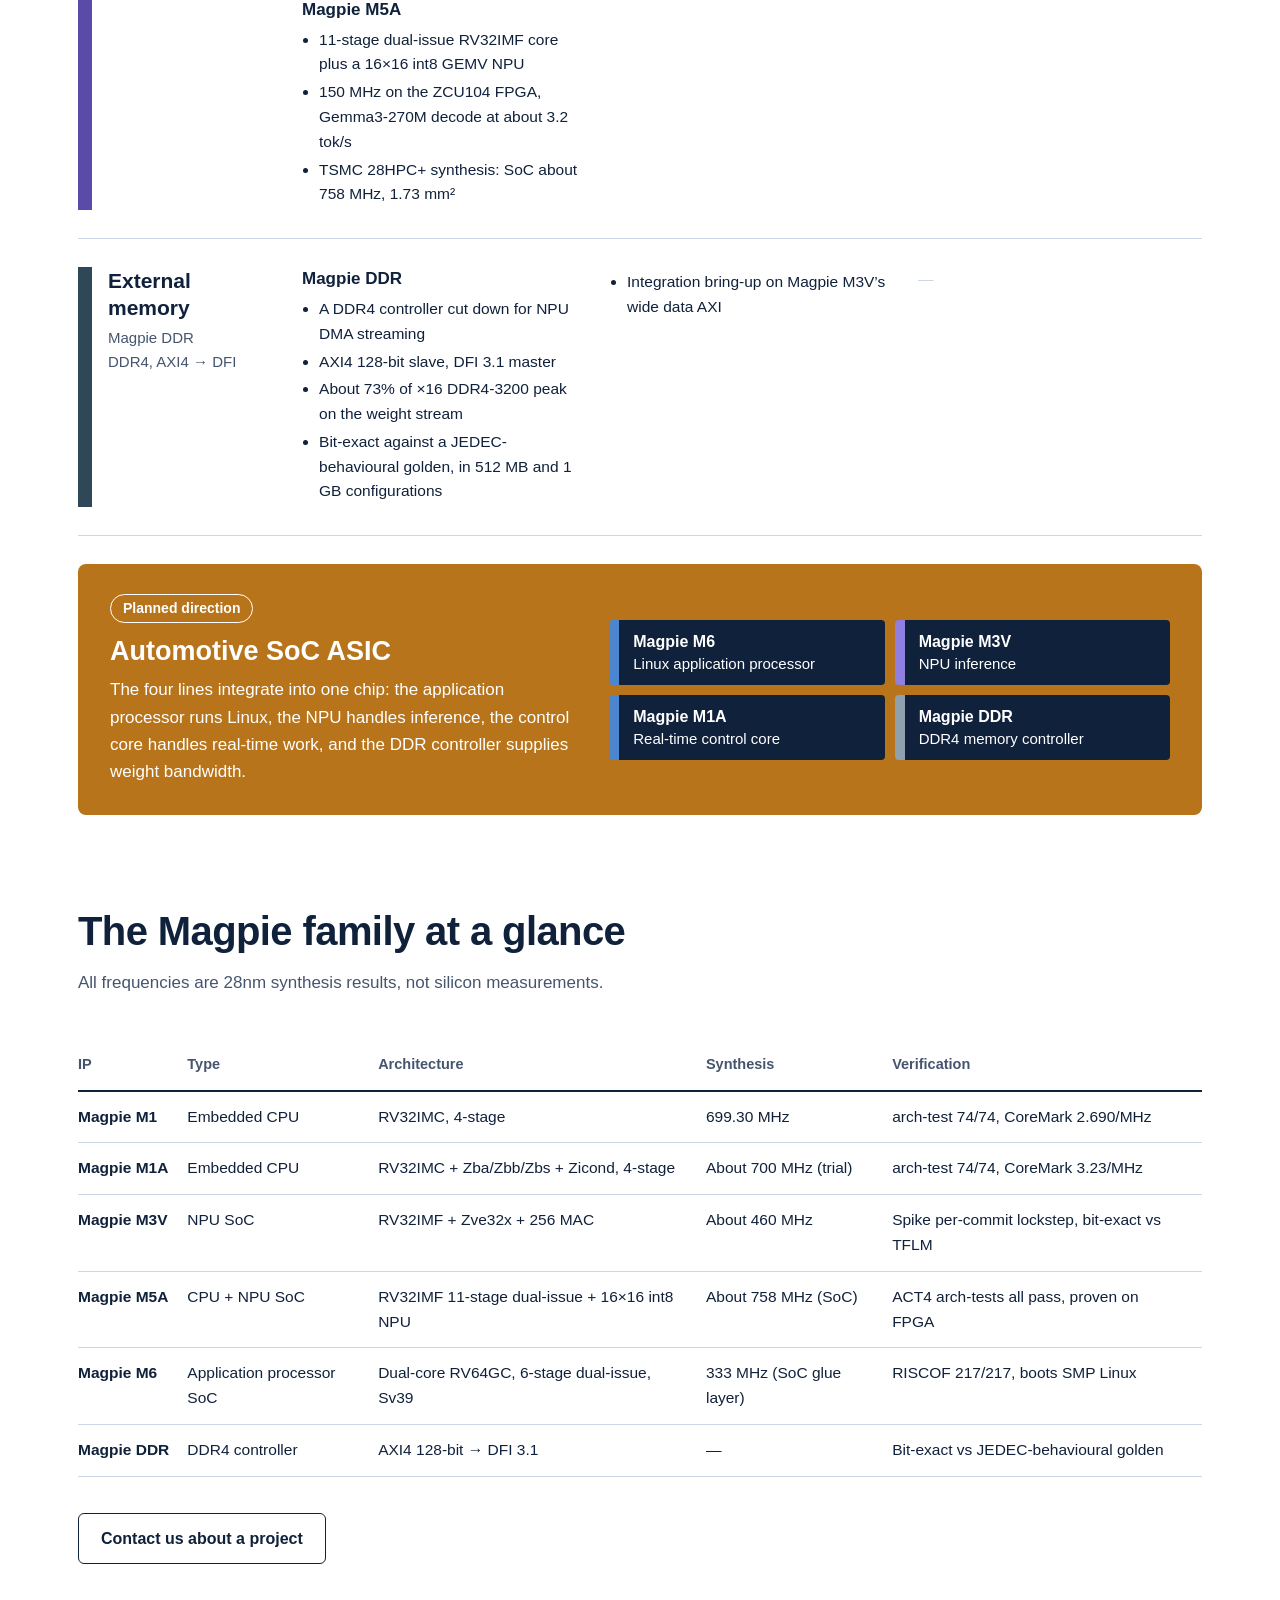
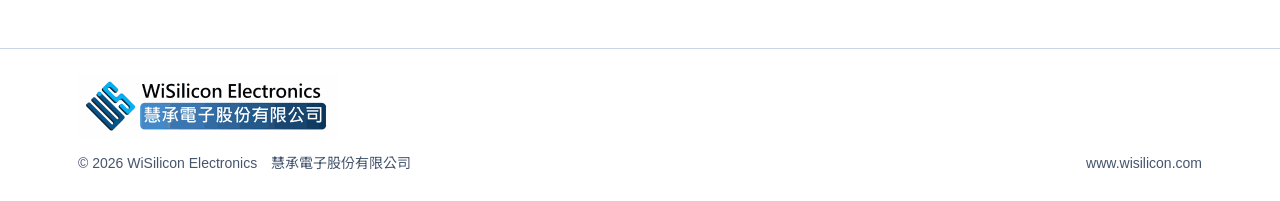
==== commit 9cd94913: "Add Magpie M5A NPU section; shorten headline" ====
--- a/roadmap.html
+++ b/roadmap.html
@@ -25,6 +25,7 @@
 <nav class="nav" aria-label="Primary">
 <a href="index.html#offer"><span class="zh">產品與服務</span><span class="en">Products</span></a>
 <a href="index.html#m3v">Magpie M3V</a>
+<a href="index.html#m5a">Magpie M5A</a>
 <a href="roadmap.html" aria-current="page" style="color:var(--ink);font-weight:650">Roadmap</a>
 <a href="index.html#contact"><span class="zh">聯絡</span><span class="en">Contact</span></a>
 </nav>
@@ -40,8 +41,8 @@
 <span class="en">The Magpie family has four IP lines: embedded CPU, Linux application processor, edge AI NPU and external memory controller. They converge on one target: an automotive SoC ASIC.</span>
 </p>
 <p class="asof">
-<span class="zh">各項狀態為 2026 年 7 月的進度。</span>
-<span class="en">Status as of July 2026.</span>
+<span class="zh">各項狀態為 2026 年第三季的進度。</span>
+<span class="en">Status as of Q3 2026.</span>
 </p>
 </div>
 </div>
@@ -125,7 +126,7 @@
 <div class="lane" style="--c:var(--npu)">
 <div class="who">
 <h3><span class="zh">邊緣 AI NPU</span><span class="en">Edge AI NPU</span></h3>
-<p>Magpie M3V<br>RV32IMF + RVV + 256 MAC</p>
+<p>Magpie M3V, M5A<br>RV32IMF + RVV + 256 MAC</p>
 </div>
 <div class="stage">
 <p class="tag"><span class="zh">已完成</span><span class="en">Done</span></p>
@@ -136,6 +137,12 @@
 <li><span class="zh">TFLM CNN、MobileNet block 與 Gemma-3 270M decoder layer，int8 逐位元相同</span><span class="en">TFLM CNN, MobileNet block and a Gemma-3 270M decoder layer, int8 bit-exact</span></li>
 <li><span class="zh">TSMC28 合成約 460 MHz</span><span class="en">About 460 MHz in TSMC28 synthesis</span></li>
 <li><span class="zh">strip streaming：DDR 權重傳輸 1.8 倍</span><span class="en">Strip streaming: 1.8× DDR weight transfer</span></li>
+</ul>
+<h4>Magpie M5A</h4>
+<ul>
+<li><span class="zh">11 級雙發射 RV32IMF 核心加 16×16 int8 GEMV NPU</span><span class="en">11-stage dual-issue RV32IMF core plus a 16×16 int8 GEMV NPU</span></li>
+<li><span class="zh">ZCU104 FPGA 實機 150 MHz，Gemma3-270M decode 約 3.2 tok/s</span><span class="en">150 MHz on the ZCU104 FPGA, Gemma3-270M decode at about 3.2 tok/s</span></li>
+<li><span class="zh">TSMC 28HPC+ 合成：SoC 約 758 MHz、1.73 mm²</span><span class="en">TSMC 28HPC+ synthesis: SoC about 758 MHz, 1.73 mm²</span></li>
 </ul>
 </div>
 <div class="stage">
@@ -227,6 +234,11 @@
 <td>RV32IMF + Zve32x + 256 MAC</td>
 <td><span class="zh">約 460 MHz</span><span class="en">About 460 MHz</span></td>
 <td><span class="zh">Spike 逐 commit 比對，TFLM 逐位元相同</span><span class="en">Spike per-commit lockstep, bit-exact vs TFLM</span></td></tr>
+<tr><th>Magpie M5A</th>
+<td><span class="zh">CPU + NPU SoC</span><span class="en">CPU + NPU SoC</span></td>
+<td><span class="zh">RV32IMF 11 級雙發射 + 16×16 int8 NPU</span><span class="en">RV32IMF 11-stage dual-issue + 16×16 int8 NPU</span></td>
+<td><span class="zh">約 758 MHz（SoC）</span><span class="en">About 758 MHz (SoC)</span></td>
+<td><span class="zh">ACT4 arch-test 全數通過，FPGA 實機驗證</span><span class="en">ACT4 arch-tests all pass, proven on FPGA</span></td></tr>
 <tr><th>Magpie M6</th>
 <td><span class="zh">應用處理器 SoC</span><span class="en">Application processor SoC</span></td>
 <td><span class="zh">雙核 RV64GC，六級 dual-issue，Sv39</span><span class="en">Dual-core RV64GC, 6-stage dual-issue, Sv39</span></td>
--- a/site.css
+++ b/site.css
@@ -168,3 +168,16 @@
 .ref,.parts li{background:var(--ink)}
 footer .wrap{display:flex;flex-wrap:wrap;gap:6px 24px;justify-content:space-between}
 footer{background:#fff}
+.npu{background:var(--sheet);border-top:1px solid var(--line)}
+.fig{margin:0;background:#FAF6EA;border:1px solid var(--line);border-radius:8px;padding:10px}
+.fig img{display:block;width:100%;height:auto}
+.fig figcaption{font-size:14px;color:var(--ink-2);padding:8px 6px 2px}
+.techgrid{display:grid;grid-template-columns:minmax(0,1fr) minmax(0,1.25fr);gap:48px;align-items:start;margin-bottom:56px}
+.techgrid:last-child{margin-bottom:0}
+.tech{margin:0}
+.tech dt{font-weight:700;font-size:18px;line-height:1.4;border-top:2px solid var(--ink);padding-top:12px;margin-top:22px}
+.tech dt:first-child{margin-top:0}
+.tech dd{margin:6px 0 0;color:var(--ink-2);font-size:16px}
+.facts.light dt{color:var(--ink)}
+.facts.light dd{color:var(--ink-2)}
+@media (max-width:980px){.techgrid{grid-template-columns:1fr;gap:32px}}
